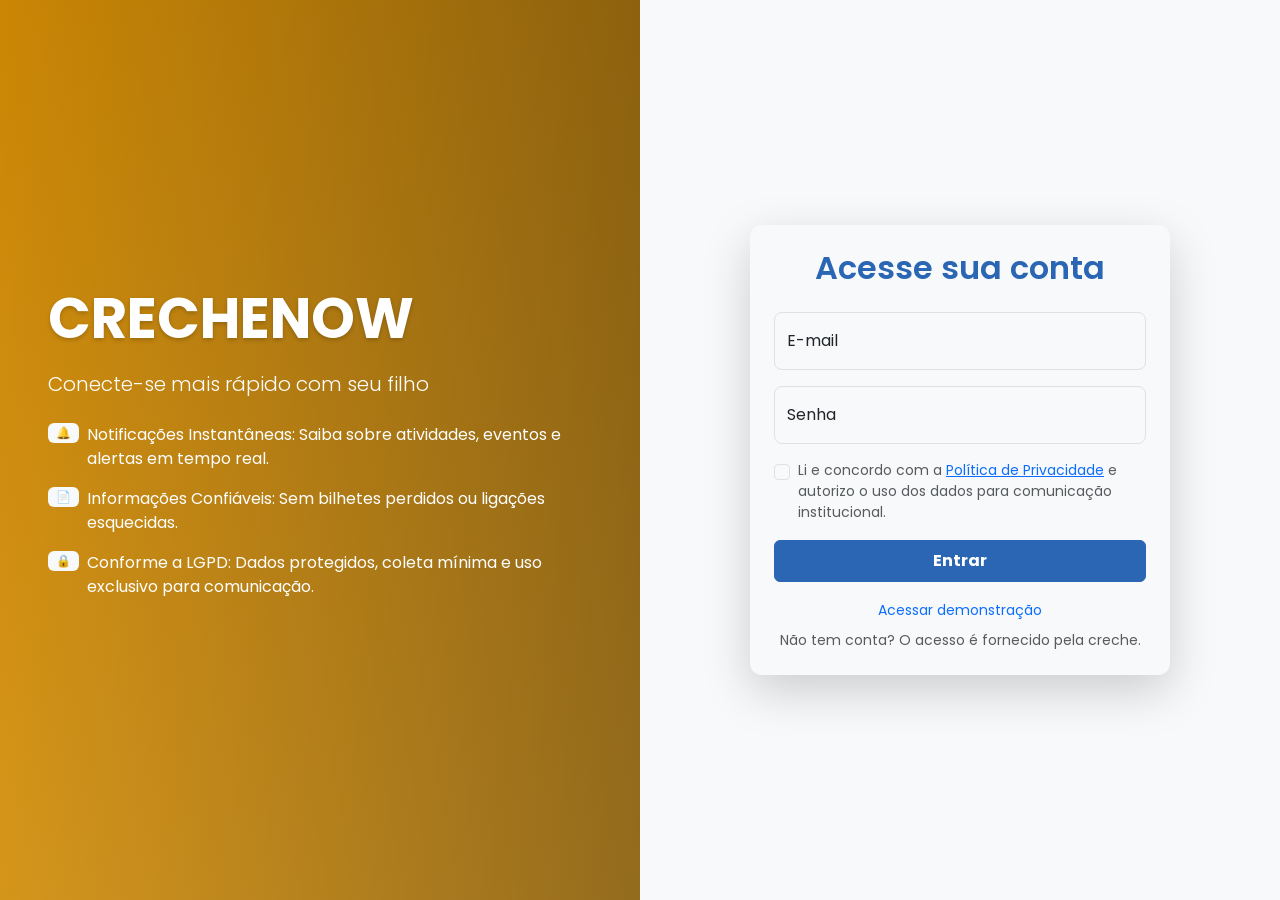
==== dashboard-parent.html @ 32f6401d "Nivelando o nível de pasta corretamente" ====
<!DOCTYPE html>
<html lang="pt-BR">
<head>
  <meta charset="UTF-8">
  <meta name="viewport" content="width=device-width, initial-scale=1.0">
  <title>CrecheNow - Painel Pais</title>
  <meta name="theme-color" content="#2a66b4">
  <link rel="manifest" href="manifest.json">
  <link href="https://cdn.jsdelivr.net/npm/bootstrap@5.3.2/dist/css/bootstrap.min.css" rel="stylesheet">
  <link rel="stylesheet" href="assets/css/main.css">
  <link rel="stylesheet" href="assets/css/components.css">
  <link rel="icon" href="assets/img/favicon.ico" type="image/x-icon">
</head>
<body class="bg-light">
  <nav class="navbar navbar-expand-lg navbar-dark bg-primary shadow-sm">
    <div class="container-fluid px-3">
      <a class="navbar-brand fw-bold" href="#">CRECHENOW</a>
      <div class="d-flex align-items-center gap-2">
        <span class="badge bg-light text-dark d-none d-md-block" id="user-role-badge">Responsável</span>
        <button id="logoutBtn" class="btn btn-sm btn-outline-light">Sair</button>
      </div>
    </div>
  </nav>

  <main class="container py-4">
    <div class="row g-4">
      <!-- Feed de Notificações -->
      <div class="col-12 col-lg-8">
        <div class="d-flex justify-content-between align-items-center mb-3">
          <h2 class="h4 mb-0">Comunicados</h2>
          <div class="btn-group btn-group-sm">
            <button class="btn btn-outline-primary active" data-filter="all">Todos</button>
            <button class="btn btn-outline-primary" data-filter="saude">Saúde</button>
            <button class="btn btn-outline-primary" data-filter="pedagogico">Pedagógico</button>
          </div>
        </div>
        <div id="notifications-feed" class="d-flex flex-column gap-3">
          <!-- Renderizado via JS -->
        </div>
      </div>

      <!-- Agenda Semanal -->
      <div class="col-12 col-lg-4">
        <div class="card border-0 shadow-sm">
          <div class="card-header bg-white fw-semibold">📅 Agenda da Semana</div>
          <div class="card-body p-0">
            <ul class="list-group list-group-flush" id="agenda-list">
              <!-- Renderizado via JS -->
            </ul>
          </div>
        </div>
      </div>
    </div>
  </main>

  <div id="toast-container" class="toast-container position-fixed bottom-0 end-0 p-3"></div>
  <script src="https://cdn.jsdelivr.net/npm/bootstrap@5.3.2/dist/js/bootstrap.bundle.min.js"></script>
  <script src="assets/js/storage.js" defer></script>
  <script src="assets/js/auth.js" defer></script>
  <script src="assets/js/notifications.js" defer></script>
  <script src="assets/js/app.js" defer></script>
</body>
</html>
---- assets/css/main.css ----
@import url('https://fonts.googleapis.com/css2?family=Poppins:wght@300;400;500;600;700&display=swap');

:root {
  --bs-font-sans-serif: 'Poppins', system-ui, -apple-system, sans-serif;
  --bs-primary: #2a66b4;
  --bs-primary-rgb: 42, 102, 180;
  --bs-secondary: #1d9caa;
  --bs-success: #37af65;
  --bs-warning: #e19504;
  --bs-body-bg: #f8f9fa;
}

body { font-family: var(--bs-font-sans-serif); }
.text-shadow { text-shadow: 0 2px 4px rgba(0,0,0,0.2); }
.overlay-dark { position: absolute; inset: 0; background: linear-gradient(to right, rgba(0,0,0,0.1), rgba(0,0,0,0.4)); }

/* Overrides Bootstrap */
.btn-primary { --bs-btn-bg: var(--bs-primary); --bs-btn-border-color: var(--bs-primary); }
.btn-primary:hover { background-color: #235596; border-color: #21508e; }
.badge { font-weight: 500; }
.form-floating > .form-control, .form-floating > .form-select { border-radius: 0.5rem; }
.card { border-radius: 0.75rem; transition: transform 0.2s ease; }
.card:hover { transform: translateY(-2px); }

@media (max-width: 991px) {
  .navbar-brand { font-size: 1.1rem; }
}
---- assets/css/components.css ----
.notify-card { border-left: 4px solid transparent; transition: all 0.2s ease; }
.notify-card.unread { background-color: #f8f9fa; border-left-color: var(--bs-warning); }
.notify-card[data-type="saude"] { border-left-color: #dc3545; }
.notify-card[data-type="pedagogico"] { border-left-color: #0d6efd; }
.notify-card[data-type="reuniao"] { border-left-color: #198754; }

.badge-priority { font-size: 0.7rem; text-transform: uppercase; letter-spacing: 0.5px; }
.toast-container { z-index: 1100; }

.agenda-item { padding: 0.75rem 1rem; border-bottom: 1px solid #eee; }
.agenda-item:last-child { border-bottom: none; }
.agenda-time { color: #6c757d; font-size: 0.85rem; }

@media (max-width: 768px) {
  .btn-group-sm .btn { padding: 0.25rem 0.5rem; font-size: 0.75rem; }
  .notify-card .card-body { padding: 0.75rem; }
}
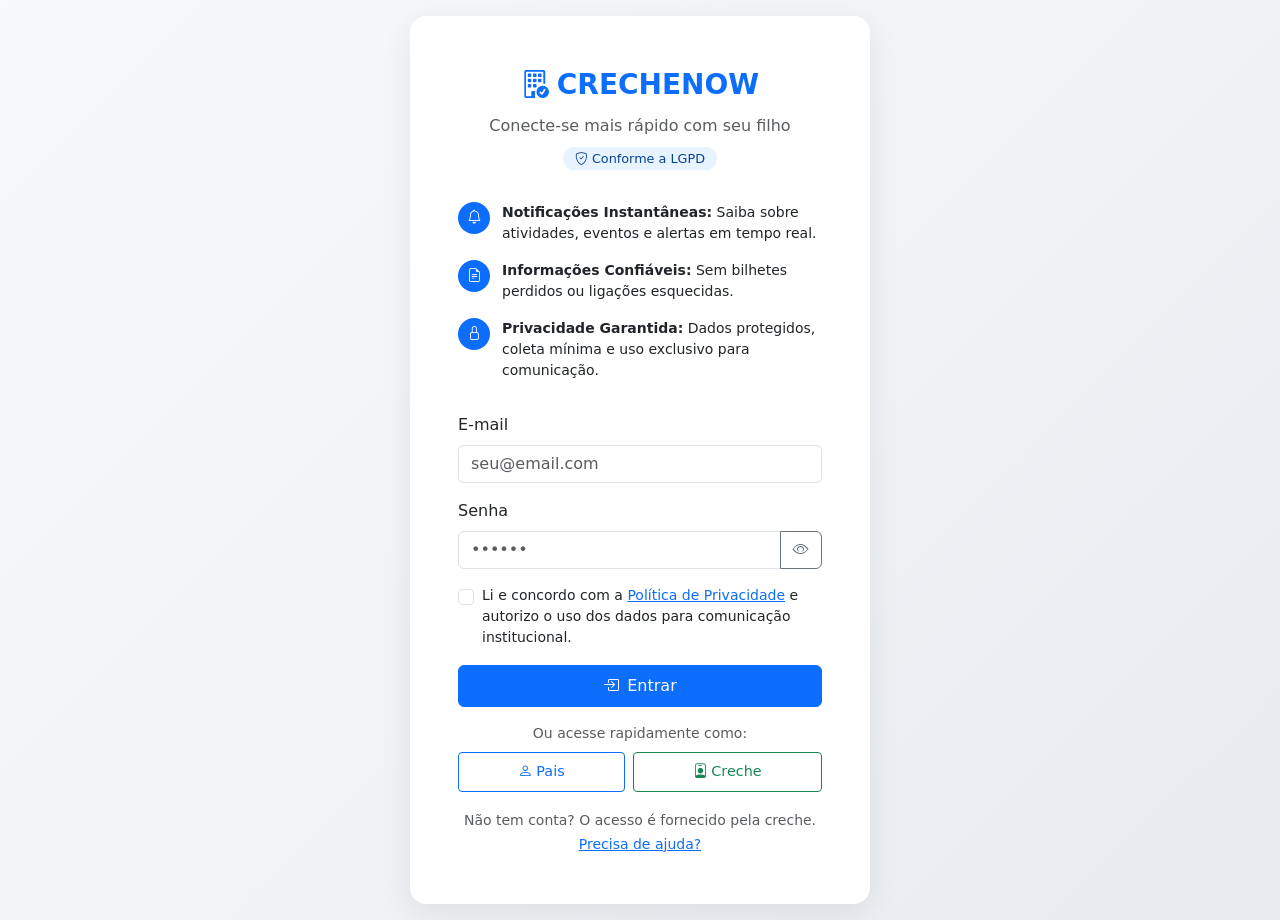
==== commit 7a9582bd: "Correção estrutural radical do anterior" ====
--- a/dashboard-parent.html
+++ b/dashboard-parent.html
@@ -1,63 +1,98 @@
 <!DOCTYPE html>
-<html lang="pt-BR">
+<html lang="pt-BR" data-bs-theme="light">
 <head>
-  <meta charset="UTF-8">
-  <meta name="viewport" content="width=device-width, initial-scale=1.0">
+  <meta charset="UTF-8" />
+  <meta name="viewport" content="width=device-width, initial-scale=1.0, maximum-scale=1.0, user-scalable=no" />
+  <meta name="theme-color" content="#0d6efd" />
+  <meta name="description" content="CrecheNow - Painel dos Pais" />
+  
+  <!-- PWA -->
+  <link rel="manifest" href="manifest.json" />
+  <link rel="apple-touch-icon" href="assets/img/icons/icon-192x192.png" />
+  
+  <!-- Bootstrap & Icons -->
+  <link href="https://cdn.jsdelivr.net/npm/bootstrap@5.3.2/dist/css/bootstrap.min.css" rel="stylesheet" />
+  <link href="https://cdn.jsdelivr.net/npm/bootstrap-icons@1.11.1/font/bootstrap-icons.css" rel="stylesheet" />
+  
   <title>CrecheNow - Painel Pais</title>
-  <meta name="theme-color" content="#2a66b4">
-  <link rel="manifest" href="manifest.json">
-  <link href="https://cdn.jsdelivr.net/npm/bootstrap@5.3.2/dist/css/bootstrap.min.css" rel="stylesheet">
-  <link rel="stylesheet" href="assets/css/main.css">
-  <link rel="stylesheet" href="assets/css/components.css">
-  <link rel="icon" href="assets/img/favicon.ico" type="image/x-icon">
+  
+  <style>
+    :root { --creche-primary: #0d6efd; --creche-success: #198754; --creche-warning: #ffc107; --creche-danger: #dc3545; }
+    body { background: #f8f9fa; padding-bottom: 4rem; }
+    .navbar-brand { font-weight: 700; color: var(--creche-primary) !important; }
+    .notify-card { transition: all 0.2s ease; border-left: 4px solid transparent; }
+    .notify-card.unread { border-left-color: var(--creche-warning); background: #fffbeb; }
+    .notify-card.border-danger { border-left-color: var(--creche-danger) !important; }
+    .badge-priority { font-size: 0.7rem; }
+    .agenda-item { border-left: 3px solid var(--creche-primary); margin-bottom: 0.5rem; }
+    .agenda-time { background: var(--creche-primary); color: white; padding: 0.25rem 0.75rem; border-radius: 1rem; font-size: 0.8rem; font-weight: 500; }
+    .filter-btn.active { background: var(--creche-primary) !important; color: white !important; }
+    .observation-box textarea { resize: none; font-size: 0.9rem; }
+    .observations-list { max-height: 150px; overflow-y: auto; font-size: 0.85rem; }
+    .toast { min-width: 280px; }
+    @media (max-width: 768px) { .navbar-brand span { display: none; } .agenda-time { font-size: 0.75rem; padding: 0.2rem 0.5rem; } }
+  </style>
 </head>
-<body class="bg-light">
-  <nav class="navbar navbar-expand-lg navbar-dark bg-primary shadow-sm">
-    <div class="container-fluid px-3">
-      <a class="navbar-brand fw-bold" href="#">CRECHENOW</a>
-      <div class="d-flex align-items-center gap-2">
-        <span class="badge bg-light text-dark d-none d-md-block" id="user-role-badge">Responsável</span>
-        <button id="logoutBtn" class="btn btn-sm btn-outline-light">Sair</button>
+<body>
+  <div id="toast-container" class="position-fixed top-0 end-0 p-3" style="z-index: 1080"></div>
+
+  <nav class="navbar navbar-expand-lg navbar-light bg-white border-bottom sticky-top">
+    <div class="container-fluid">
+      <a class="navbar-brand" href="#"><i class="bi bi-building-check me-1"></i><span>CRECHENOW</span></a>
+      <div class="d-flex align-items-center gap-3">
+        <span class="text-muted small d-none d-sm-inline"><i class="bi bi-person-circle me-1"></i><span id="userName">Responsável</span></span>
+        <button id="logoutBtn" class="btn btn-outline-danger btn-sm"><i class="bi bi-box-arrow-right"></i><span class="d-none d-sm-inline ms-1">Sair</span></button>
       </div>
     </div>
   </nav>
 
   <main class="container py-4">
-    <div class="row g-4">
-      <!-- Feed de Notificações -->
-      <div class="col-12 col-lg-8">
-        <div class="d-flex justify-content-between align-items-center mb-3">
-          <h2 class="h4 mb-0">Comunicados</h2>
-          <div class="btn-group btn-group-sm">
-            <button class="btn btn-outline-primary active" data-filter="all">Todos</button>
-            <button class="btn btn-outline-primary" data-filter="saude">Saúde</button>
-            <button class="btn btn-outline-primary" data-filter="pedagogico">Pedagógico</button>
-          </div>
-        </div>
-        <div id="notifications-feed" class="d-flex flex-column gap-3">
-          <!-- Renderizado via JS -->
-        </div>
-      </div>
-
-      <!-- Agenda Semanal -->
-      <div class="col-12 col-lg-4">
-        <div class="card border-0 shadow-sm">
-          <div class="card-header bg-white fw-semibold">📅 Agenda da Semana</div>
-          <div class="card-body p-0">
-            <ul class="list-group list-group-flush" id="agenda-list">
-              <!-- Renderizado via JS -->
-            </ul>
-          </div>
-        </div>
+    <div class="d-flex justify-content-between align-items-center mb-4">
+      <div><h4 class="mb-0">📢 Comunicados</h4><small class="text-muted">Acompanhe as novidades da creche</small></div>
+      <div class="d-flex gap-2" role="group">
+        <button class="btn btn-outline-secondary btn-sm filter-btn active" data-filter="all">Todos</button>
+        <button class="btn btn-outline-danger btn-sm filter-btn" data-filter="saude"><i class="bi bi-heart-pulse"></i> Saúde</button>
+        <button class="btn btn-outline-info btn-sm filter-btn" data-filter="pedagogico"><i class="bi bi-book"></i> Pedagógico</button>
       </div>
     </div>
+
+    <div id="notifications-feed" class="mb-4">
+      <div class="text-center py-5 text-muted"><i class="bi bi-inbox fs-1 d-block mb-2"></i><p>Carregando comunicados...</p></div>
+    </div>
+
+    <div class="card mb-4">
+      <div class="card-header bg-white d-flex justify-content-between align-items-center">
+        <h5 class="mb-0">📅 Agenda da Semana</h5><small class="text-muted" id="weekRange"></small>
+      </div>
+      <div class="card-body p-0">
+        <ul id="agenda-list" class="list-group list-group-flush"></ul>
+      </div>
+    </div>
+
+    <div class="alert alert-info small"><i class="bi bi-lightbulb me-1"></i><strong>Dica:</strong> Toque no ícone <i class="bi bi-calendar-plus"></i> para adicionar atividades ao seu Google Agenda. Ative as notificações do navegador para receber alertas em tempo real.</div>
   </main>
 
-  <div id="toast-container" class="toast-container position-fixed bottom-0 end-0 p-3"></div>
+  <!-- Scripts (caminhos corrigidos) -->
   <script src="https://cdn.jsdelivr.net/npm/bootstrap@5.3.2/dist/js/bootstrap.bundle.min.js"></script>
-  <script src="assets/js/storage.js" defer></script>
-  <script src="assets/js/auth.js" defer></script>
-  <script src="assets/js/notifications.js" defer></script>
-  <script src="assets/js/app.js" defer></script>
+  <script src="assets/js/models.js"></script>
+  <script src="assets/js/storage.js"></script>
+  <script src="assets/js/calendar.js"></script>
+  <script src="assets/js/notifications.js"></script>
+  <script src="assets/js/auth.js"></script>
+  <script src="assets/js/app.js"></script>
+  
+  <script>
+    document.addEventListener('DOMContentLoaded', () => {
+      const session = typeof CrecheNowStorage !== 'undefined' ? CrecheNowStorage.getSession?.() : null;
+      if (session?.name && document.getElementById('userName')) {
+        document.getElementById('userName').textContent = session.name;
+      }
+      const today = new Date();
+      const options = { day: '2-digit', month: '2-digit' };
+      const nextWeek = new Date(today.getTime() + 6*24*60*60*1000);
+      const weekEl = document.getElementById('weekRange');
+      if (weekEl) weekEl.textContent = `${today.toLocaleDateString('pt-BR', options)} a ${nextWeek.toLocaleDateString('pt-BR', options)}`;
+    });
+  </script>
 </body>
 </html>
